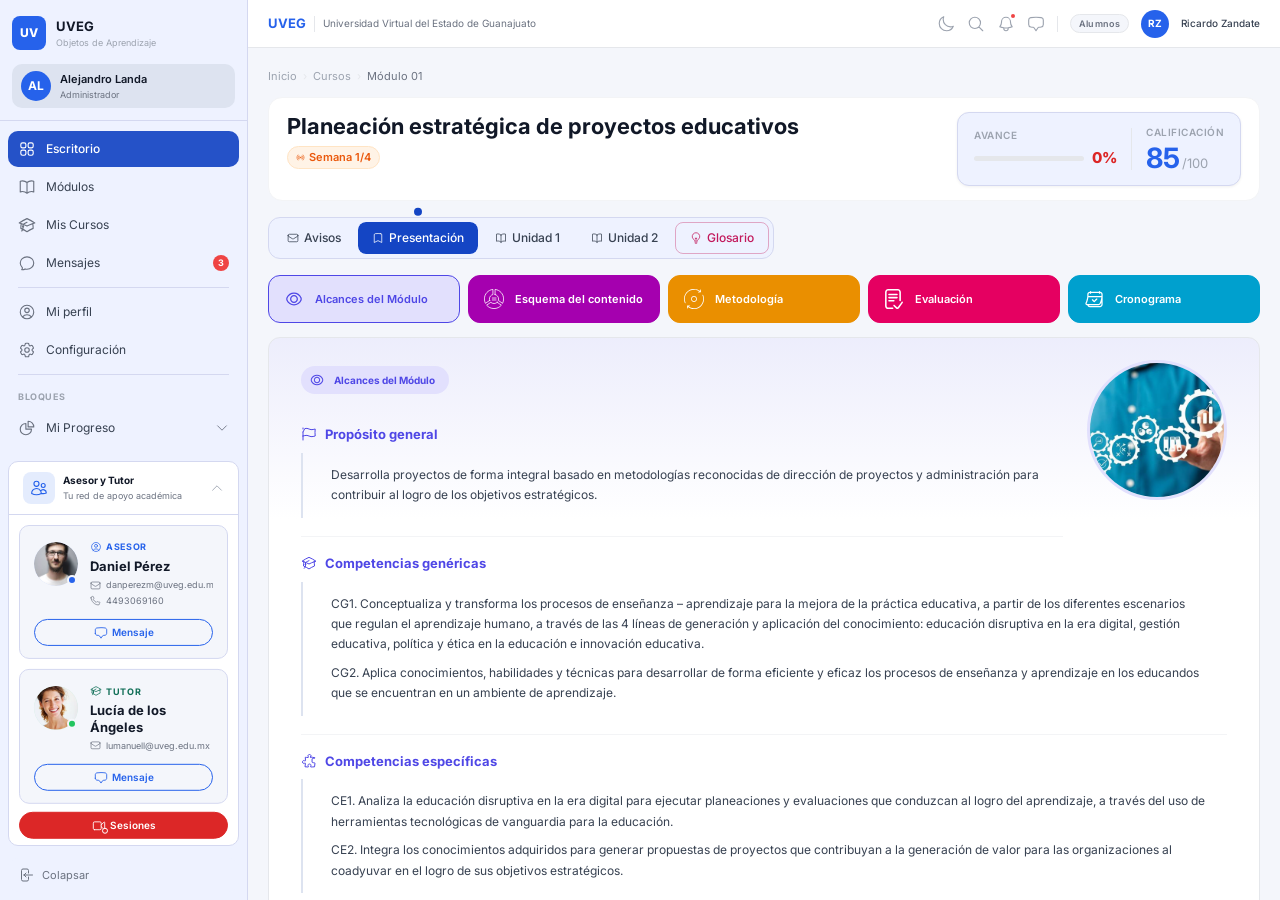
==== index.html @ 360a9003 "Aquí describes tus cambios (ej. actualizando estilos del header)" ====
<!DOCTYPE html>
<html lang="es">
<!--
  index.html
  ───────────────────────────────────────────────────────────────
  Punto de entrada del tema UVEG Moodle.

  Orden de carga de recursos (importante para rendimiento):
    1. Bootstrap CSS   — base de estilos y grid
    2. main.css        — estilos UVEG (variables → layout → components → dark → responsive)
    3. main.js         — lógica de app (type="module", defer implícito)

  Iconografía: Heroicons 2 Outline via js/utils/icons.js
    Migrado desde Tabler Icons (webfont) a SVG inline.
    El <link> de Tabler Icons fue removido intencionalmente.
    Para agregar un ícono nuevo: editar js/utils/icons.js y usar hi('clave', size).

  Filosofía de este HTML:
    - Declarativo: los componentes se configuran via atributos, no JS
    - Semántico: roles ARIA, landmarks, estructura correcta
    - Limpio: sin onclick inline, sin estilos inline salvo excepciones justificadas
    - Mantenible: TI puede cambiar datos (nombre, curso, cards) sin tocar JS

  Para cambiar el contenido del curso:
    - Nombre/rol del alumno  → atributos de <uveg-sidebar> y <uveg-topbar>
    - Progreso general       → atributos de <uveg-progress>
    - Cards de actividades   → atributos de cada <uveg-card>
    - Tabs disponibles       → elementos <uveg-tab> dentro de <uveg-tabs>
  ───────────────────────────────────────────────────────────────
-->
<head>
  <meta charset="UTF-8">
  <meta name="viewport" content="width=device-width, initial-scale=1.0">
  <meta name="description" content="UVEG — Plataforma de Objetos de Aprendizaje">
  <title>UVEG — Planeación estratégica de proyectos educativos</title>

  <!--
    Bootstrap 5.3 — grid, utilidades, dark mode nativo via data-bs-theme.
    Cargado antes de main.css para que nuestros tokens lo sobreescriban.
  -->
  <link
    rel="stylesheet"
    href="https://cdn.jsdelivr.net/npm/bootstrap@5.3.3/dist/css/bootstrap.min.css"
    integrity="sha384-QWTKZyjpPEjISv5WaRU9OFeRpok6YctnYmDr5pNlyT2bRjXh0JMhjY6hW+ALEwIH"
    crossorigin="anonymous">

  <!--
    Tabler Icons REMOVIDO — iconografía migrada a Heroicons 2 Outline.
    Los íconos ahora se sirven como SVG inline via js/utils/icons.js.
    No requiere carga de webfont externa.
  -->

  <!-- Estilos UVEG — punto de entrada único -->
  <link rel="stylesheet" href="./assets/css/main.css">

  <link rel="preconnect" href="https://fonts.googleapis.com">
  <link rel="preconnect" href="https://fonts.gstatic.com" crossorigin>
  <link href="https://fonts.googleapis.com/css2?family=Inter:ital,opsz,wght@0,14..32,100..900;1,14..32,100..900&display=swap" rel="stylesheet">

  <!--
    Prevenir FOUC (Flash of Unstyled Content) en dark mode.
    Este script inline es intencional: debe ejecutarse ANTES de que
    el browser pinte el primer frame para aplicar el tema correcto.
    No mover a main.js.
  -->
  <script>
    (function() {
      const saved  = localStorage.getItem('uveg-theme');
      const system = window.matchMedia('(prefers-color-scheme: dark)').matches ? 'dark' : 'light';
      const theme  = (saved === 'dark' || saved === 'light') ? saved : system;
      document.documentElement.setAttribute('data-bs-theme', theme);
    })();
  </script>
</head>

<body>

<!-- ── App Shell ──────────────────────────────────────────────
     Estructura: Sidebar | Main (Topbar + Content)
     ────────────────────────────────────────────────────────── -->
<div class="shell">

  <!-- ── Sidebar ──────────────────────────────────────────────
       Atributos configurables:
         user-name      → nombre completo del alumno
         user-role      → rol en la plataforma
         user-initials  → iniciales para el avatar (máx 2 chars)
         active-item    → item activo al cargar (dashboard|modulos|cursos|mensajes|perfil|config)
       ────────────────────────────────────────────────────────── -->
  <uveg-sidebar
    user-name="Alejandro Landa"
    user-role="Administrador"
    user-initials="AL"
    active-item="dashboard">
  </uveg-sidebar>

  <!-- ── Main ─────────────────────────────────────────────── -->
  <div class="main">

    <!-- ── Topbar ─────────────────────────────────────────────
         Atributos configurables:
           user-name      → nombre del alumno (topbar derecha)
           user-initials  → iniciales del avatar
           user-role      → etiqueta de rol/grupo
           notifications  → número de notificaciones (0 = sin punto rojo)
         ────────────────────────────────────────────────────── -->
    <uveg-topbar
      user-name="Ricardo Zandate"
      user-initials="RZ"
      user-role="Alumnos"
      notifications="3">
    </uveg-topbar>

    <!-- ── Content Row ──────────────────────────────────────── -->
    <div class="content-row">

      <!-- ── Center (área principal scrollable) ─────────────── -->
      <main class="center" role="main">

        <!-- Breadcrumb -->
        <nav class="breadcrumb-nav" aria-label="Navegación">
          <a class="bc-item" href="#">Inicio</a>
          <span class="bc-sep">›</span>
          <a class="bc-item" href="#">Cursos</a>
          <span class="bc-sep">›</span>
          <span class="bc-item active">Módulo 01</span>
        </nav>

       <!-- Header del módulo -->
        <div class="hrow">
          <div class="hrow-left">
            <div class="mod-name">Planeación estratégica de proyectos educativos</div>
            <div class="mod-status">
              <svg xmlns="http://www.w3.org/2000/svg" width="9" height="9" viewBox="0 0 24 24" fill="none" stroke="currentColor" stroke-width="1.5" stroke-linecap="round" stroke-linejoin="round" aria-hidden="true" class="hi"><path stroke-linecap="round" stroke-linejoin="round" d="M9.348 14.651a3.75 3.75 0 0 1 0-5.303m5.304 0a3.75 3.75 0 0 1 0 5.303m-7.425 2.122a6.75 6.75 0 0 1 0-9.546m9.546 0a6.75 6.75 0 0 1 0 9.546M5.106 18.894c-3.808-3.808-3.808-9.98 0-13.789m13.788 0c3.808 3.808 3.808 9.981 0 13.789M12 12h.008v.008H12V12Zm.375 0a.375.375 0 1 1-.75 0 .375.375 0 0 1 .75 0Z"/></svg>
              Semana 1/4
            </div>
          </div>
          <div class="hrow-right">
            <div class="pbox" role="status" aria-label="Progreso del módulo">
              <div class="pl">
                <span class="plabel">Avance</span>
                <div class="pbar-wrap">
                  <div class="pbar" role="progressbar" aria-valuenow="70" aria-valuemin="0" aria-valuemax="100">
                    <div class="pfill"></div>
                  </div>
                  <span class="ppct">14%</span>
                </div>
              </div>
              <div class="pl">
                <span class="plabel">Calificación</span>
                <div class="cnum-wrap">
                  <span class="cnum">85</span>
                  <span class="cden">/100</span>
                </div>
              </div>
            </div>
          </div>
        </div>
      
        <!-- ── Tabs de navegación ──────────────────────────────
             uveg-tabs registra los <uveg-tab> hijos y construye
             la barra automáticamente. Para agregar un tab nuevo,
             solo agregar un <uveg-tab> aquí.
             Los atributos icon="ti-*" son traducidos internamente
             por TAB_ICON_MAP en uveg-tabs.js → Heroicons.
             ────────────────────────────────────────────────── -->
      <uveg-tabs active="presentacion">
          <uveg-tab key="avisos"       icon="ti-mail"     label="Avisos"></uveg-tab>
          <uveg-tab key="presentacion" icon="ti-bookmark" label="Presentación"></uveg-tab>
          <uveg-tab key="unidad1"      icon="ti-book"     label="Unidad 1"></uveg-tab>
          <uveg-tab key="unidad2"      icon="ti-book"     label="Unidad 2"></uveg-tab>
          <uveg-tab key="glosario"     icon="ti-language" label="Glosario" variant="glossary"></uveg-tab>
        </uveg-tabs>

        <!-- ── Panel: Avisos ────────────────────────────────────
             data-panel="avisos" es detectado por uveg-tabs para
             mostrar/ocultar según el tab activo.
             ────────────────────────────────────────────────── -->
        <section data-panel="avisos" aria-labelledby="tab-avisos">
          <div class="aviso-item">
            <div class="aviso-dot unread" aria-label="No leído"></div>
            <div>
              <div class="aviso-title">Recordatorio: Reto 1 vence el 17 de junio</div>
              <div class="aviso-desc">No olvides entregar tu plan estratégico antes de la fecha límite. Revisa los criterios de evaluación en la sección de retos.</div>
              <div class="aviso-date">
                <!-- ti-clock → clock (Heroicons) -->
                <svg xmlns="http://www.w3.org/2000/svg" width="10" height="10" viewBox="0 0 24 24" fill="none" stroke="currentColor" stroke-width="1.5" stroke-linecap="round" stroke-linejoin="round" aria-hidden="true" class="hi"><path stroke-linecap="round" stroke-linejoin="round" d="M12 6v6h4.5m4.5 0a9 9 0 1 1-18 0 9 9 0 0 1 18 0Z"/></svg>
                Hace 2 horas
              </div>
            </div>
          </div>
          <div class="aviso-item">
            <div class="aviso-dot unread" aria-label="No leído"></div>
            <div>
              <div class="aviso-title">Nueva actividad disponible: Foro de diagnóstico</div>
              <div class="aviso-desc">El foro de diagnóstico ya está abierto. Comparte tu análisis antes del 28 de mayo.</div>
              <div class="aviso-date">
                <svg xmlns="http://www.w3.org/2000/svg" width="10" height="10" viewBox="0 0 24 24" fill="none" stroke="currentColor" stroke-width="1.5" stroke-linecap="round" stroke-linejoin="round" aria-hidden="true" class="hi"><path stroke-linecap="round" stroke-linejoin="round" d="M12 6v6h4.5m4.5 0a9 9 0 1 1-18 0 9 9 0 0 1 18 0Z"/></svg>
                Hace 5 horas
              </div>
            </div>
          </div>
          <div class="aviso-item">
            <div class="aviso-dot read" aria-label="Leído"></div>
            <div>
              <div class="aviso-title">Calificación publicada — Lección 1</div>
              <div class="aviso-desc">Tu calificación para la Lección 1 ha sido publicada. Obtuviste 95/100. ¡Excelente trabajo!</div>
              <div class="aviso-date">
                <svg xmlns="http://www.w3.org/2000/svg" width="10" height="10" viewBox="0 0 24 24" fill="none" stroke="currentColor" stroke-width="1.5" stroke-linecap="round" stroke-linejoin="round" aria-hidden="true" class="hi"><path stroke-linecap="round" stroke-linejoin="round" d="M12 6v6h4.5m4.5 0a9 9 0 1 1-18 0 9 9 0 0 1 18 0Z"/></svg>
                Ayer
              </div>
            </div>
          </div>
          <div class="aviso-item">
            <div class="aviso-dot read" aria-label="Leído"></div>
            <div>
              <div class="aviso-title">Material de apoyo disponible</div>
              <div class="aviso-desc">Se ha subido material de apoyo para la Unidad 2. Revisa los recursos adicionales.</div>
              <div class="aviso-date">
                <svg xmlns="http://www.w3.org/2000/svg" width="10" height="10" viewBox="0 0 24 24" fill="none" stroke="currentColor" stroke-width="1.5" stroke-linecap="round" stroke-linejoin="round" aria-hidden="true" class="hi"><path stroke-linecap="round" stroke-linejoin="round" d="M12 6v6h4.5m4.5 0a9 9 0 1 1-18 0 9 9 0 0 1 18 0Z"/></svg>
                26 may 2026
              </div>
            </div>
          </div>
        </section>

       <!-- ── Panel: Presentación ──────────────────────────── -->
        <section data-panel="presentacion" aria-labelledby="tab-presentacion">

          <div class="pres-grid" role="tablist" aria-label="Secciones de presentación">
            <div class="pres-card active" data-pres="alcances" role="tab" tabindex="0" aria-selected="true" style="--pres-color:#4f47e6;--pres-bg:#e2e0fd">
              <div class="pres-icon-wrap" aria-hidden="true"></div>
              <div class="pres-label">Alcances del Módulo</div>
            </div>
            <div class="pres-card" data-pres="esquema" role="tab" tabindex="0" aria-selected="false" style="--pres-color:#a500af;--pres-bg:#fccfff">
              <div class="pres-icon-wrap" aria-hidden="true"></div>
              <div class="pres-label">Esquema del contenido</div>
            </div>
            <div class="pres-card" data-pres="metodologia" role="tab" tabindex="0" aria-selected="false" style="--pres-color:#ea8f00;--pres-bg:#ffeed3">
              <div class="pres-icon-wrap" aria-hidden="true"></div>
              <div class="pres-label">Metodología</div>
            </div>
            <div class="pres-card" data-pres="evaluacion" role="tab" tabindex="0" aria-selected="false" style="--pres-color:#e50061;--pres-bg:#ffd2e5">
              <div class="pres-icon-wrap" aria-hidden="true"></div>
              <div class="pres-label">Evaluación</div>
            </div>
            <div class="pres-card" data-pres="cronograma" role="tab" tabindex="0" aria-selected="false" style="--pres-color:#00a0ce;--pres-bg:#d5f6ff">
              <div class="pres-icon-wrap" aria-hidden="true"></div>
              <div class="pres-label">Cronograma</div>
            </div>
          </div>

      <div class="pres-content" id="pres-content" role="tabpanel"></div>

        </section>

      <!-- ── Panel: Unidad 1 ──────────────────────────────── -->
      <section data-panel="unidad1" aria-labelledby="tab-unidad1" data-unit-title="Unidad 1. Gestión estratégica educativa">

          <div class="unit-outer-card">
            <div class="unit-outer-header">
              <span class="unit-outer-chip">Unidad 1. Gestión estratégica educativa</span>
              <div class="unit-outer-controls">
              <div class="tv-wrap" role="group" aria-label="Cambiar vista">
              <button class="tv-btn active" data-view="grid" aria-pressed="true">
                <!-- ti-layout-grid → squares-2x2 (Heroicons) -->
                <svg xmlns="http://www.w3.org/2000/svg" width="11" height="11" viewBox="0 0 24 24" fill="none" stroke="currentColor" stroke-width="1.5" stroke-linecap="round" stroke-linejoin="round" aria-hidden="true" class="hi"><path stroke-linecap="round" stroke-linejoin="round" d="M3.75 6A2.25 2.25 0 0 1 6 3.75h2.25A2.25 2.25 0 0 1 10.5 6v2.25a2.25 2.25 0 0 1-2.25 2.25H6a2.25 2.25 0 0 1-2.25-2.25V6ZM3.75 15.75A2.25 2.25 0 0 1 6 13.5h2.25a2.25 2.25 0 0 1 2.25 2.25V18a2.25 2.25 0 0 1-2.25 2.25H6A2.25 2.25 0 0 1 3.75 18v-2.25ZM13.5 6a2.25 2.25 0 0 1 2.25-2.25H18A2.25 2.25 0 0 1 20.25 6v2.25A2.25 2.25 0 0 1 18 10.5h-2.25a2.25 2.25 0 0 1-2.25-2.25V6ZM13.5 15.75a2.25 2.25 0 0 1 2.25-2.25H18a2.25 2.25 0 0 1 2.25 2.25V18A2.25 2.25 0 0 1 18 20.25h-2.25A2.25 2.25 0 0 1 13.5 18v-2.25Z"/></svg>
                Tarjetas
              </button>
              <button class="tv-btn" data-view="list" aria-pressed="false">
                <!-- ti-list → list-bullet (Heroicons) -->
                <svg xmlns="http://www.w3.org/2000/svg" width="11" height="11" viewBox="0 0 24 24" fill="none" stroke="currentColor" stroke-width="1.5" stroke-linecap="round" stroke-linejoin="round" aria-hidden="true" class="hi"><path stroke-linecap="round" stroke-linejoin="round" d="M8.25 6.75h12M8.25 12h12m-12 5.25h12M3.75 6.75h.007v.008H3.75V6.75Zm.375 0a.375.375 0 1 1-.75 0 .375.375 0 0 1 .75 0ZM3.75 12h.007v.008H3.75V12Zm.375 0a.375.375 0 1 1-.75 0 .375.375 0 0 1 .75 0Zm-.375 5.25h.007v.008H3.75v-.008Zm.375 0a.375.375 0 1 1-.75 0 .375.375 0 0 1 .75 0Z"/></svg>
                Lista
              </button>
            </div>
            </div>
          </div>

          <!-- R1 -->
          <div class="unit-block" id="u1-r1">
            <div class="unit-block-section">
              <div class="unit-block-label">Lecciones</div>
              <div class="cards-grid" id="cards-grid-u1">
                <uveg-card
                  card-id="0"
                  title="Lección 1. Gestión estratégica educativa"
                  desc="Reconoce la importancia de la gestión estratégica en instituciones educativas para lograr los fines educativos en conformidad con el contexto de aplicación."
                  type="Lectura + actividad"
                  date-start="25 may"
                  date-end="28 may"
                  progress-done="0"
                  progress-total="2"
                 duration="2 h"
                  scorm-title="Lección 1 — Introducción al módulo">
                </uveg-card>
                <uveg-card
                  card-id="1"
                  title="Lección 2. Diagnóstico y análisis del contexto"
                  desc="Analiza la estructura y el funcionamiento de una institución educativa con una visión estratégica para la implementación de proyectos educativos."
                  type="Lectura + actividad"
                  date-start="26 may"
                  date-end="30 may"
                  progress-done="0"
                  progress-total="2"
                duration="3 h"
                  scorm-title="Lección 2 — Diagnóstico y análisis">
                </uveg-card>
                <uveg-card
                  card-id="2"
                  title="Lección 3. Diseño del mapa estratégico"
                  desc="Evalúa el contexto interno y externo a través del análisis del entorno para la elaboración del diagnóstico estratégico educativo."
                  type="Lectura + actividad"
                  state="pending"
                  date-start="31 may"
                  date-end="4 jun"
                  progress-done="0"
                  progress-total="2"
                 duration="2 h"
                  scorm-title="Lección 3 — Diseño del mapa estratégico">
                </uveg-card>
              </div>
            </div>
            <div class="unit-block-section">
              <div class="unit-block-label">Reto</div>
              <div class="cards-grid">
                <uveg-card
                  card-id="4"
                  unit-idx="0"
                  variant="reto"
                  title="Reto 1. Planeación estratégica"
                  state="pending"
                  date-start="1 jun"
                  date-end="17 jun">
                </uveg-card>
              </div>
            </div>
          </div>

        </div><!-- /unit-outer-card R1 -->

          <!-- R2 -->
          <div class="unit-outer-card">
            <div class="unit-outer-header">
              <span class="unit-outer-chip">Reto 2</span>
            </div>
          <div class="unit-block" id="u1-r2">
            <div class="unit-block-section">
              <div class="unit-block-label">Lecciones</div>
              <div class="cards-grid">
                <uveg-card
                  card-id="8"
                  title="Lección 4. Alineación de estrategias"
                  desc="Establece las directrices de la estrategia educativa con base a los objetivos a través del plan estratégico para la atención de necesidades educativas estrategicas."
                  type="Lectura + actividad"
                  state="pending"
                  date-start="5 jun"
                  date-end="12 jun"
                  progress-done="0"
                  progress-total="2"
                  duration="3 h"
                  scorm-title="Lección 4 — Implementación del plan">
                </uveg-card>
                <uveg-card
                  card-id="9"
                  title="Lección 5. Estrategia aplicada"
                  desc="Implementa la estrategia aplicada al contexto educativo a través del plan táctico y operativo para el logro de los objetivos institucionales."
                  type="Lectura + actividad"
                  state="pending"
                  date-start="12 jun"
                  date-end="19 jun"
                  progress-done="0"
                  progress-total="2"
                 duration="2 h"
                  scorm-title="Lección 5 — Evaluación estratégica">
                </uveg-card>
                 <uveg-card
                  card-id="10"
                  title="Lección 6. La evaluación y monitoreo de la estrategia"
                  desc="Evalua la estrategia educativa a través del seguimiento, medición, análisis y retroalimentación del plan estratégico para la mejora de los objetivos estratégicos educativos."
                  type="Lectura + actividad"
                  state="pending"
                  date-start="12 jun"
                  date-end="19 jun"
                  progress-done="0"
                  progress-total="2"
                  scorm-title="Lección 5 — Evaluación estratégica">
                </uveg-card>
              </div>
            </div>
            <div class="unit-block-section">
              <div class="unit-block-label">Reto</div>
              <div class="cards-grid">
                <uveg-card
                  card-id="10"
                  unit-idx="1"
                  variant="reto"
                 title="Reto 2. Evaluación del plan estratégico"
                  desc="Este Reto te permitirá integrar el plan estratégico de la organización en donde colaboras, ya que agregarás un tablero de control que te ayude a dar seguimiento y cumplimiento a la estrategia."
                  state="pending"
                  date-start="19 jun"
                  date-end="26 jun">
                </uveg-card>
              </div>
            </div>
          </div>

     </div><!-- /unit-outer-card -->

          <p class="note">
            <svg xmlns="http://www.w3.org/2000/svg" width="12" height="12" viewBox="0 0 24 24" fill="none" stroke="currentColor" stroke-width="1.5" stroke-linecap="round" stroke-linejoin="round" aria-hidden="true" class="hi"><path stroke-linecap="round" stroke-linejoin="round" d="m11.25 11.25.041-.02a.75.75 0 0 1 1.063.852l-.708 2.836a.75.75 0 0 0 1.063.853l.041-.021M21 12a9 9 0 1 1-18 0 9 9 0 0 1 18 0Zm-9-3.75h.008v.008H12V8.25Z"/></svg>
            Completa las actividades en orden para avanzar en el módulo.
          </p>
        </section>

        <!-- ── Panel: Unidad 2 ──────────────────────────────── -->
       <section data-panel="unidad2" aria-labelledby="tab-unidad2" data-unit-title="Unidad 2. Proyecto educativo">

          <div class="sec-row">
            <span class="sec-title">Unidad 2. Proyecto educativo</span>
          </div>

          <div class="cards-grid" id="cards-grid-u2">

            <uveg-card
              card-id="5"
              title="Lección 5. Evaluación de impacto tecnológico"
              type="Lectura + actividad"
              state="pending"
              date-start="15 jun"
              date-end="22 jun"
              progress-done="0"
              progress-total="2">
            </uveg-card>

            <uveg-card
              card-id="6"
              title="Lección 6. Innovación pedagógica y KPIs"
              type="Lectura + actividad"
              state="pending"
              date-start="22 jun"
              date-end="29 jun"
              progress-done="0"
              progress-total="2">
            </uveg-card>

            <uveg-card
              card-id="7"
              unit-idx="1"
              variant="reto"
              title="Reto 2. Implementación y evaluación tecnológica"
              subtitle="Entrega individual · hasta 100 pts"
              state="pending"
              date-start="29 jun"
              date-end="6 jul">
            </uveg-card>

          </div>

          <p class="note">
            <svg xmlns="http://www.w3.org/2000/svg" width="12" height="12" viewBox="0 0 24 24" fill="none" stroke="currentColor" stroke-width="1.5" stroke-linecap="round" stroke-linejoin="round" aria-hidden="true" class="hi"><path stroke-linecap="round" stroke-linejoin="round" d="m11.25 11.25.041-.02a.75.75 0 0 1 1.063.852l-.708 2.836a.75.75 0 0 0 1.063.853l.041-.021M21 12a9 9 0 1 1-18 0 9 9 0 0 1 18 0Zm-9-3.75h.008v.008H12V8.25Z"/></svg>
            Completa la Unidad 1 para desbloquear estas actividades.
          </p>
</section>

        <!-- ── Panel: Glosario ─────────────────────────────────────── -->
        <section data-panel="glosario" aria-labelledby="tab-glosario">
<uveg-glosario data='[
  {"term":"Análisis FODA","def":"Herramienta de planeación que evalúa Fortalezas, Oportunidades, Debilidades y Amenazas de una organización para definir estrategias."},
  {"term":"Análisis Estructural","def":"Marco sistémico que permite descomponer una organización en sus componentes clave para entender sus interrelaciones y dinámicas internas."},
  {"term":"Análisis de brechas","def":"Proceso comparativo entre el estado actual y el estado deseado de una organización, identificando las áreas que requieren intervención estratégica."},
  {"term":"Benchmarking","def":"Proceso de comparación del desempeño de una organización con el de otras instituciones consideradas referentes en su sector."},
  {"term":"Balanced Scorecard","def":"Herramienta de gestión estratégica que traduce la visión y estrategia organizacional en un conjunto equilibrado de indicadores de desempeño."},
  {"term":"Cadena de valor","def":"Modelo que descompone las actividades de una organización para identificar fuentes de ventaja competitiva y áreas de mejora."},
  {"term":"Capital humano","def":"Conjunto de conocimientos, habilidades, competencias y experiencias acumuladas por las personas que integran una organización."},
  {"term":"Diagnóstico institucional","def":"Evaluación sistemática del estado actual de una institución, identificando brechas entre la situación presente y la deseada."},
  {"term":"Dirección estratégica","def":"Proceso continuo de formulación, implementación y evaluación de decisiones orientadas al logro de los objetivos organizacionales de largo plazo."},
  {"term":"Estrategia","def":"Conjunto de decisiones y acciones orientadas a alcanzar los objetivos organizacionales en un horizonte temporal definido."},
  {"term":"Evaluación formativa","def":"Proceso continuo de valoración del aprendizaje orientado a retroalimentar y mejorar el desempeño del estudiante durante el proceso educativo."},
  {"term":"Gestión del cambio","def":"Conjunto de enfoques, herramientas y procesos utilizados para gestionar el lado humano de las transformaciones organizacionales."},
  {"term":"Gestión por resultados","def":"Enfoque administrativo que orienta los recursos y procesos hacia el logro de resultados medibles y verificables."},
  {"term":"Gobernanza institucional","def":"Sistema de normas, procesos y estructuras mediante las cuales una organización es dirigida y controlada para el logro de sus fines."},
  {"term":"Indicador de desempeño","def":"Medida cuantitativa o cualitativa que permite verificar el cumplimiento de metas y objetivos estratégicos."},
  {"term":"Innovación educativa","def":"Proceso de introducción de cambios significativos en las prácticas, recursos o estructuras educativas con el fin de mejorar los resultados de aprendizaje."},
  {"term":"Mapa estratégico","def":"Representación visual de la estrategia organizacional que muestra las relaciones causa-efecto entre objetivos en diferentes perspectivas."},
  {"term":"Marco lógico","def":"Herramienta de planificación que organiza los objetivos, resultados, actividades e indicadores de un proyecto en una matriz estructurada."},
  {"term":"Misión","def":"Declaración que describe el propósito fundamental de una organización, definiendo a quién sirve y cómo lo hace."},
  {"term":"Modelo educativo","def":"Conjunto de principios, fundamentos teóricos y lineamientos pedagógicos que orientan el proceso de enseñanza-aprendizaje en una institución."},
  {"term":"Objetivos estratégicos","def":"Resultados específicos que una organización pretende alcanzar en el mediano y largo plazo para materializar su visión y misión."},
  {"term":"Planeación estratégica","def":"Proceso sistemático de definición de la dirección futura de una organización, estableciendo metas, estrategias y recursos necesarios."},
  {"term":"Planeación operativa","def":"Proceso de definición de actividades, responsables, tiempos y recursos necesarios para ejecutar los planes estratégicos en el corto plazo."},
  {"term":"Rendición de cuentas","def":"Obligación de las organizaciones e individuos de informar y justificar sus acciones, decisiones y resultados ante las partes interesadas."},
  {"term":"Sostenibilidad institucional","def":"Capacidad de una organización para mantener sus operaciones, impacto y relevancia a lo largo del tiempo mediante una gestión responsable de sus recursos."},
  {"term":"Visión","def":"Declaración que describe el estado futuro deseado de una organización, inspirando y guiando las decisiones estratégicas."},
  {"term":"Ventaja competitiva","def":"Atributo o conjunto de atributos que permiten a una organización superar a sus competidores y generar mayor valor para sus grupos de interés."},
  {"term":"Zona de desarrollo próximo","def":"Concepto de Vygotsky que describe la distancia entre lo que un aprendiz puede hacer solo y lo que logra con apoyo."}
]'></uveg-glosario>
        </section>

  <uveg-lesson-view></uveg-lesson-view>
    <uveg-reto-view></uveg-reto-view>
    <uveg-scorm-view></uveg-scorm-view>
    <uveg-sesiones-view></uveg-sesiones-view>
      </main><!-- /center -->
    </div><!-- /content-row -->
  </div><!-- /main -->
</div><!-- /shell -->

<!-- ── SCORM Drawer ──────────────────────────────────────────
     Se abre automáticamente al escuchar uveg:openscorm.
     No requiere configuración adicional en el HTML.
     ────────────────────────────────────────────────────────── -->
<uveg-scorm-drawer></uveg-scorm-drawer>

<!-- Bootstrap JS — necesario para componentes interactivos de Bootstrap -->
<script src="https://cdn.jsdelivr.net/npm/bootstrap@5.3.3/dist/js/bootstrap.bundle.min.js"></script>

<!--
  App JS — type="module" tiene defer implícito.
  Se carga después de que el DOM esté listo.
  Los Web Components se registran aquí via import en main.js.
-->
<script type="module" src="js/main.js"></script>

<!-- Script inline para presentación y toggle de vista
     Separado de main.js por ser lógica específica de esta página
     que no justifica un módulo propio. -->
<script type="module" src="js/page.js"></script>

</body>
</html>
---- assets/css/main.css ----
/**
 * main.css
 * ─────────────────────────────────────────────────────────────
 * Punto de entrada único de estilos.
 * Solo contiene @imports — cero reglas CSS aquí.
 *
 * Orden de carga (importa respetar la cascada):
 *   1. variables     → tokens de diseño UVEG (debe ir primero)
 *   2. layout        → estructura shell/sidebar/topbar
 *   3. components    → cada Web Component su propio CSS
 *   4. dark-mode     → overrides oscuros (debe ir al final)
 *   5. responsive    → media queries (siempre al último)
 *
 * Bootstrap se carga en index.html vía CDN ANTES de este archivo.
 * ─────────────────────────────────────────────────────────────
 */

/* ── 1. Tokens ──────────────────────────────────────────────── */
@import './variables.css';

/* ── 2. Layout ──────────────────────────────────────────────── */
@import './layout.css';

/* ── 2b. Content ────────────────────────────────────────────── */
@import './content.css';

/* ── 3. Components ──────────────────────────────────────────── */

/* ── 3. Components ──────────────────────────────────────────── */
@import '../../../components/uveg-sidebar/uveg-sidebar.css';
@import '../../../components/uveg-topbar/uveg-topbar.css';
@import '../../../components/uveg-tabs/uveg-tabs.css';
@import '../../../components/uveg-card/uveg-card.css';
@import '../../../components/uveg-progress/uveg-progress.css';
@import '../../../components/uveg-scorm-drawer/uveg-scorm-drawer.css';
@import '../../../components/uveg-presentacion/uveg-pres-alcances.css';
@import '../../../components/uveg-presentacion/uveg-pres-esquema.css';
@import '../../../components/uveg-presentacion/uveg-pres-metodologia.css';
@import '../../../components/uveg-presentacion/uveg-pres-evaluacion.css';
@import '../../../components/uveg-presentacion/uveg-pres-cronograma.css';
@import '../../../components/uveg-lesson-view/uveg-lesson-view.css';
@import '../../../components/uveg-reto-view/uveg-reto-view.css';
@import '../../../components/uveg-scorm-view/uveg-scorm-view.css';
@import '../../../components/uveg-sesiones-view/uveg-sesiones-view.css';
@import "../../components/uveg-glosario/uveg-glosario.css";

/* ── 4. Dark mode ───────────────────────────────────────────── */
@import './dark-mode.css';

/* ── 5. Responsive ──────────────────────────────────────────── */
@import './responsive.css';
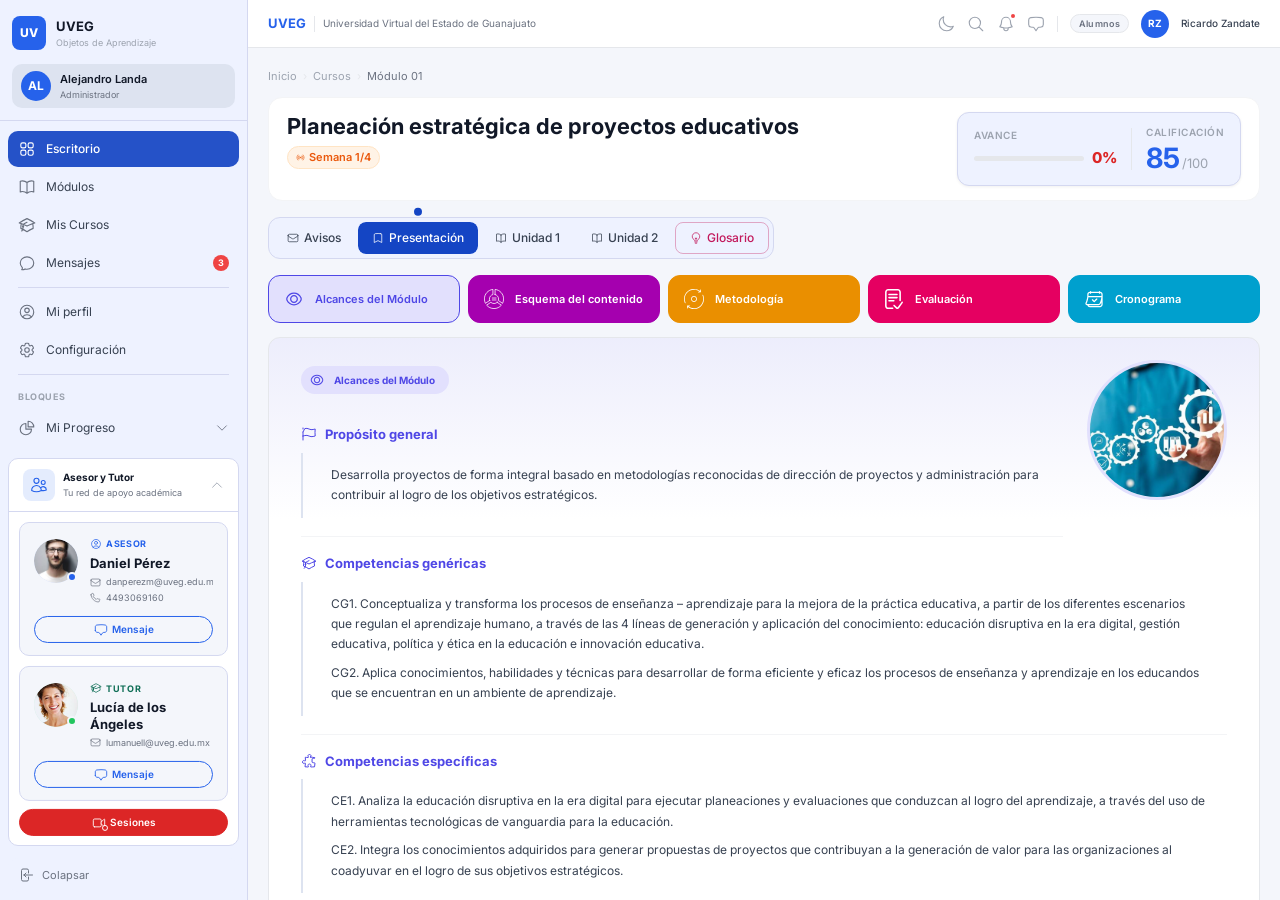
==== commit a138753b: "Aquí describes tus cambios (ej. actualizando estilos del header)" ====
--- a/index.html
+++ b/index.html
@@ -415,47 +415,156 @@
         <!-- ── Panel: Unidad 2 ──────────────────────────────── -->
        <section data-panel="unidad2" aria-labelledby="tab-unidad2" data-unit-title="Unidad 2. Proyecto educativo">
 
-          <div class="sec-row">
-            <span class="sec-title">Unidad 2. Proyecto educativo</span>
-          </div>
-
-          <div class="cards-grid" id="cards-grid-u2">
-
-            <uveg-card
-              card-id="5"
-              title="Lección 5. Evaluación de impacto tecnológico"
-              type="Lectura + actividad"
-              state="pending"
-              date-start="15 jun"
-              date-end="22 jun"
-              progress-done="0"
-              progress-total="2">
-            </uveg-card>
-
-            <uveg-card
-              card-id="6"
-              title="Lección 6. Innovación pedagógica y KPIs"
-              type="Lectura + actividad"
-              state="pending"
-              date-start="22 jun"
-              date-end="29 jun"
-              progress-done="0"
-              progress-total="2">
-            </uveg-card>
-
-            <uveg-card
-              card-id="7"
-              unit-idx="1"
-              variant="reto"
-              title="Reto 2. Implementación y evaluación tecnológica"
-              subtitle="Entrega individual · hasta 100 pts"
-              state="pending"
-              date-start="29 jun"
-              date-end="6 jul">
-            </uveg-card>
-
-          </div>
-
+        <!-- U2 R1 -->
+          <div class="unit-outer-card">
+            <div class="unit-outer-header">
+              <span class="unit-outer-chip">Unidad 2. Proyecto educativo</span>
+              <div class="unit-outer-controls">
+                <div class="tv-wrap" role="group" aria-label="Cambiar vista">
+                  <button class="tv-btn active" data-view="grid" aria-pressed="true">
+                    <svg xmlns="http://www.w3.org/2000/svg" width="11" height="11" viewBox="0 0 24 24" fill="none" stroke="currentColor" stroke-width="1.5" stroke-linecap="round" stroke-linejoin="round" aria-hidden="true" class="hi"><path stroke-linecap="round" stroke-linejoin="round" d="M3.75 6A2.25 2.25 0 0 1 6 3.75h2.25A2.25 2.25 0 0 1 10.5 6v2.25a2.25 2.25 0 0 1-2.25 2.25H6a2.25 2.25 0 0 1-2.25-2.25V6ZM3.75 15.75A2.25 2.25 0 0 1 6 13.5h2.25a2.25 2.25 0 0 1 2.25 2.25V18a2.25 2.25 0 0 1-2.25 2.25H6A2.25 2.25 0 0 1 3.75 18v-2.25ZM13.5 6a2.25 2.25 0 0 1 2.25-2.25H18A2.25 2.25 0 0 1 20.25 6v2.25A2.25 2.25 0 0 1 18 10.5h-2.25a2.25 2.25 0 0 1-2.25-2.25V6ZM13.5 15.75a2.25 2.25 0 0 1 2.25-2.25H18a2.25 2.25 0 0 1 2.25 2.25V18A2.25 2.25 0 0 1 18 20.25h-2.25A2.25 2.25 0 0 1 13.5 18v-2.25Z"/></svg>
+                    Tarjetas
+                  </button>
+                 <button class="tv-btn" data-view="list" aria-pressed="false">
+                    <svg xmlns="http://www.w3.org/2000/svg" width="11" height="11" viewBox="0 0 24 24" fill="none" stroke="currentColor" stroke-width="1.5" stroke-linecap="round" stroke-linejoin="round" aria-hidden="true" class="hi"><path stroke-linecap="round" stroke-linejoin="round" d="M8.25 6.75h12M8.25 12h12m-12 5.25h12M3.75 6.75h.007v.008H3.75V6.75Zm.375 0a.375.375 0 1 1-.75 0 .375.375 0 0 1 .75 0ZM3.75 12h.007v.008H3.75V12Zm.375 0a.375.375 0 1 1-.75 0 .375.375 0 0 1 .75 0Zm-.375 5.25h.007v.008H3.75v-.008Zm.375 0a.375.375 0 1 1-.75 0 .375.375 0 0 1 .75 0Z"/></svg>
+                    Lista
+                  </button>
+                </div>
+              </div>
+            </div>
+            <div class="unit-block" id="u2-r1">
+              <div class="unit-block-section">
+                <div class="unit-block-label">Lecciones</div>
+                <div class="cards-grid">
+                  <uveg-card
+                    card-id="5"
+                    title="Lección 7. Proyecto educativo"
+                    desc="Establece la matriz del marco lógico a través del análisis de necesidades del contexto y del planteamiento del propósito, finalidades, componentes y supuestos para la definición del proyecto educativo estratégico."
+                    type="Lectura + actividad"
+                    state="pending"
+                    date-start="15 jun"
+                    date-end="22 jun"
+                    progress-done="0"
+                    progress-total="2"
+                    duration="2 h"
+                    scorm-title="Lección 7 — Proyecto educativo">
+                  </uveg-card>
+                  <uveg-card
+                    card-id="6"
+                    title="Lección 8. Diversidad de proyectos educativos"
+                    desc="Reconoce los tipos de proyectos con base en la relevancia, pertinencia y factibilidad para el logro de objetivos educativos estratégicos."
+                    type="Lectura + actividad"
+                    state="pending"
+                    date-start="22 jun"
+                    date-end="29 jun"
+                    progress-done="0"
+                    progress-total="2"
+                    duration="3 h"
+                    scorm-title="Lección 8 — Diversidad de proyectos educativos">
+                  </uveg-card>
+                </div>
+              </div>
+              <div class="unit-block-section">
+                <div class="unit-block-label">Reto</div>
+                <div class="cards-grid">
+                  <uveg-card
+                    card-id="7"
+                    unit-idx="1"
+                    variant="reto"
+                    title="Reto 3. Proyecto educativo"
+                    desc="En este Reto analizarás a los involucrados del proyecto, el problema, los objetivos, la selección de la estrategia a implementar, la estructura analítica y el resumen narrativo para un proyecto específico de la institución en la cual colaboras."
+                    state="pending"
+                    date-start="29 jun"
+                    date-end="6 jul">
+                  </uveg-card>
+                </div>
+              </div>
+            </div>
+          </div>
+
+          <!-- U2 R2 -->
+          <div class="unit-outer-card">
+            <div class="unit-outer-header">
+              <span class="unit-outer-chip">Reto 4</span>
+            </div>
+            <div class="unit-block" id="u2-r2">
+              <div class="unit-block-section">
+                <div class="unit-block-label">Lecciones</div>
+                <div class="cards-grid">
+                  <uveg-card
+                    card-id="12"
+                    title="Lección 9. Planificación del proyecto"
+                    desc="Reconoce las etapas del ciclo de vida del proyecto a través del análisis de las fases y las actividades a desarrollar para la dirección y logro del proyecto educativo."
+                    type="Lectura + actividad"
+                    state="pending"
+                    date-start="6 jul"
+                    date-end="13 jul"
+                    progress-done="0"
+                    progress-total="2"
+                    duration="3 h"
+                    scorm-title="Lección 9 — Planificación del proyecto">
+                  </uveg-card>
+                </div>
+              </div>
+              <div class="unit-block-section">
+                <div class="unit-block-label">Reto</div>
+                <div class="cards-grid">
+                  <uveg-card
+                    card-id="13"
+                    unit-idx="2"
+                    variant="reto"
+                    title="Reto 4. Ciclo de vida del proyecto educativo"
+                    desc="En este Reto reconocerás las etapas del ciclo de vida del proyecto, a través de las secuencias, progresión jerárquica y el involucramiento del personal que participa en el proyecto para lograr mejores resultados."
+                    state="pending"
+                    date-start="13 jul"
+                    date-end="20 jul">
+                  </uveg-card>
+                </div>
+              </div>
+            </div>
+          </div>
+
+          <!-- U2 R3 -->
+          <div class="unit-outer-card">
+            <div class="unit-outer-header">
+              <span class="unit-outer-chip">Reto 5</span>
+            </div>
+            <div class="unit-block" id="u2-r3">
+              <div class="unit-block-section">
+                <div class="unit-block-label">Lecciones</div>
+                <div class="cards-grid">
+                  <uveg-card
+                    card-id="14"
+                    title="Lección 10. Procesos de un proyecto"
+                    desc="Establece el proyecto educativo a través de la planificación de los grupos de procesos involucrados en cada etapa para la dirección eficaz y eficiente del proyecto."
+                    type="Lectura + actividad"
+                    state="pending"
+                    date-start="20 jul"
+                    date-end="27 jul"
+                    progress-done="0"
+                    progress-total="2"
+                    duration="4 h"
+                    scorm-title="Lección 10 — Procesos de un proyecto">
+                  </uveg-card>
+                </div>
+              </div>
+              <div class="unit-block-section">
+                <div class="unit-block-label">Reto</div>
+                <div class="cards-grid">
+                  <uveg-card
+                    card-id="15"
+                    unit-idx="3"
+                    variant="reto"
+                    title="Reto 5. Proyecto"
+                    desc="Tomando en cuenta la institución educativa en la que colaboras, en este Reto desarrollarás la tabla con la descripción de los elementos de cada uno de los grupos de proceso y desglose de las actividades en las etapas del proyecto. Además, con esta información podrás describir los objetivos del proyecto educativo."
+                    state="pending"
+                    date-start="27 jul"
+                    date-end="3 ago">
+                  </uveg-card>
+                </div>
+              </div>
+            </div>
+          </div>
           <p class="note">
             <svg xmlns="http://www.w3.org/2000/svg" width="12" height="12" viewBox="0 0 24 24" fill="none" stroke="currentColor" stroke-width="1.5" stroke-linecap="round" stroke-linejoin="round" aria-hidden="true" class="hi"><path stroke-linecap="round" stroke-linejoin="round" d="m11.25 11.25.041-.02a.75.75 0 0 1 1.063.852l-.708 2.836a.75.75 0 0 0 1.063.853l.041-.021M21 12a9 9 0 1 1-18 0 9 9 0 0 1 18 0Zm-9-3.75h.008v.008H12V8.25Z"/></svg>
             Completa la Unidad 1 para desbloquear estas actividades.
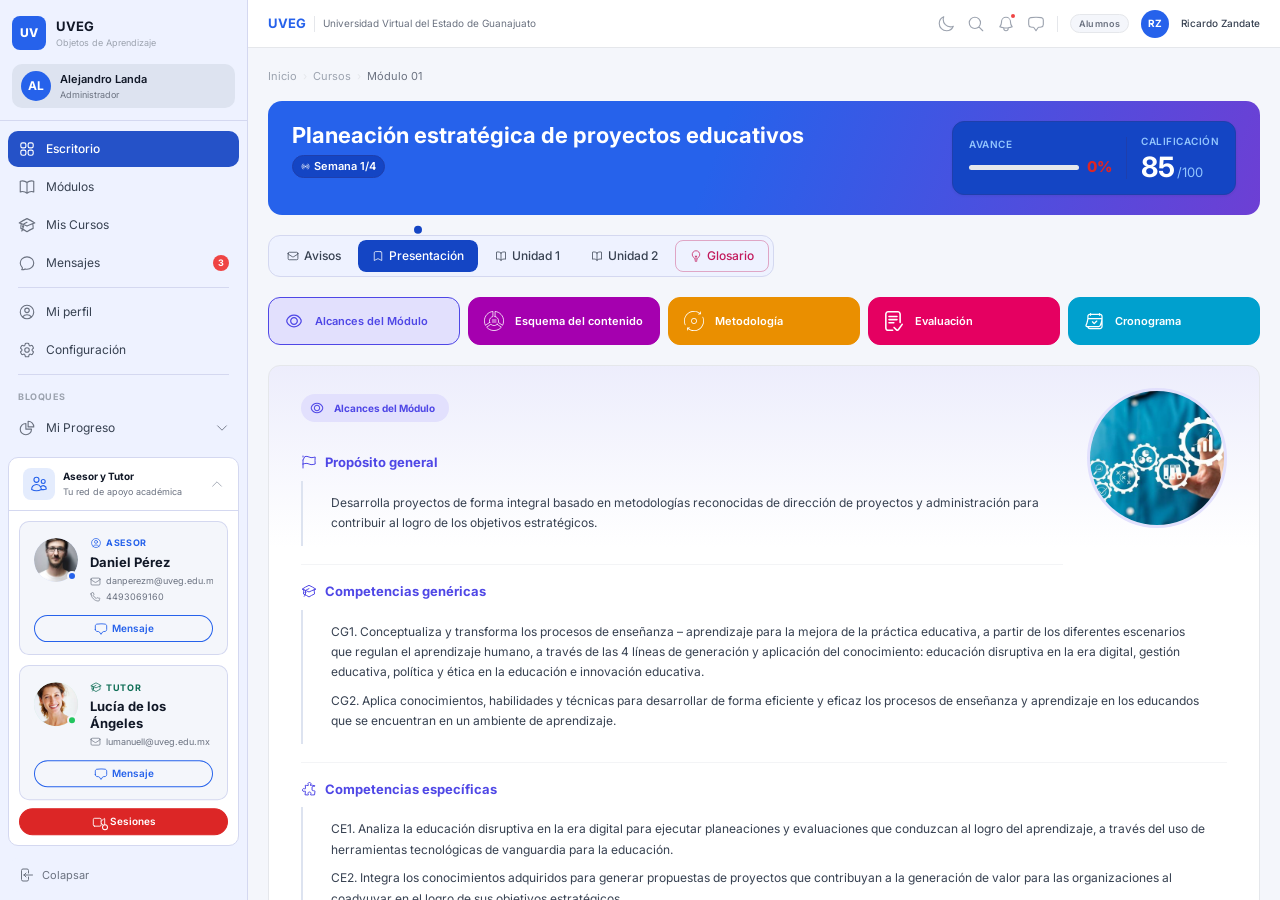
==== commit 041aa4b9: "Aquí describes tus cambios (ej. actualizando estilos del header)" ====
--- a/index.html
+++ b/index.html
@@ -279,7 +279,7 @@
           <!-- R1 -->
           <div class="unit-block" id="u1-r1">
             <div class="unit-block-section">
-              <div class="unit-block-label">Lecciones</div>
+              
               <div class="cards-grid" id="cards-grid-u1">
                 <uveg-card
                   card-id="0"
@@ -321,7 +321,6 @@
               </div>
             </div>
             <div class="unit-block-section">
-              <div class="unit-block-label">Reto</div>
               <div class="cards-grid">
                 <uveg-card
                   card-id="4"
@@ -336,16 +335,12 @@
             </div>
           </div>
 
-        </div><!-- /unit-outer-card R1 -->
+          <!-- Separador entre R1 y R2 -->
+          <div class="unit-block-divider"></div>
 
           <!-- R2 -->
-          <div class="unit-outer-card">
-            <div class="unit-outer-header">
-              <span class="unit-outer-chip">Reto 2</span>
-            </div>
           <div class="unit-block" id="u1-r2">
             <div class="unit-block-section">
-              <div class="unit-block-label">Lecciones</div>
               <div class="cards-grid">
                 <uveg-card
                   card-id="8"
@@ -388,10 +383,9 @@
               </div>
             </div>
             <div class="unit-block-section">
-              <div class="unit-block-label">Reto</div>
               <div class="cards-grid">
                 <uveg-card
-                  card-id="10"
+                  card-id="11"
                   unit-idx="1"
                   variant="reto"
                  title="Reto 2. Evaluación del plan estratégico"
@@ -404,7 +398,7 @@
             </div>
           </div>
 
-     </div><!-- /unit-outer-card -->
+        </div><!-- /unit-outer-card -->
 
           <p class="note">
             <svg xmlns="http://www.w3.org/2000/svg" width="12" height="12" viewBox="0 0 24 24" fill="none" stroke="currentColor" stroke-width="1.5" stroke-linecap="round" stroke-linejoin="round" aria-hidden="true" class="hi"><path stroke-linecap="round" stroke-linejoin="round" d="m11.25 11.25.041-.02a.75.75 0 0 1 1.063.852l-.708 2.836a.75.75 0 0 0 1.063.853l.041-.021M21 12a9 9 0 1 1-18 0 9 9 0 0 1 18 0Zm-9-3.75h.008v.008H12V8.25Z"/></svg>
@@ -434,7 +428,6 @@
             </div>
             <div class="unit-block" id="u2-r1">
               <div class="unit-block-section">
-                <div class="unit-block-label">Lecciones</div>
                 <div class="cards-grid">
                   <uveg-card
                     card-id="5"
@@ -465,7 +458,6 @@
                 </div>
               </div>
               <div class="unit-block-section">
-                <div class="unit-block-label">Reto</div>
                 <div class="cards-grid">
                   <uveg-card
                     card-id="7"
@@ -489,7 +481,6 @@
             </div>
             <div class="unit-block" id="u2-r2">
               <div class="unit-block-section">
-                <div class="unit-block-label">Lecciones</div>
                 <div class="cards-grid">
                   <uveg-card
                     card-id="12"
@@ -507,7 +498,6 @@
                 </div>
               </div>
               <div class="unit-block-section">
-                <div class="unit-block-label">Reto</div>
                 <div class="cards-grid">
                   <uveg-card
                     card-id="13"
@@ -531,7 +521,6 @@
             </div>
             <div class="unit-block" id="u2-r3">
               <div class="unit-block-section">
-                <div class="unit-block-label">Lecciones</div>
                 <div class="cards-grid">
                   <uveg-card
                     card-id="14"
@@ -549,7 +538,6 @@
                 </div>
               </div>
               <div class="unit-block-section">
-                <div class="unit-block-label">Reto</div>
                 <div class="cards-grid">
                   <uveg-card
                     card-id="15"
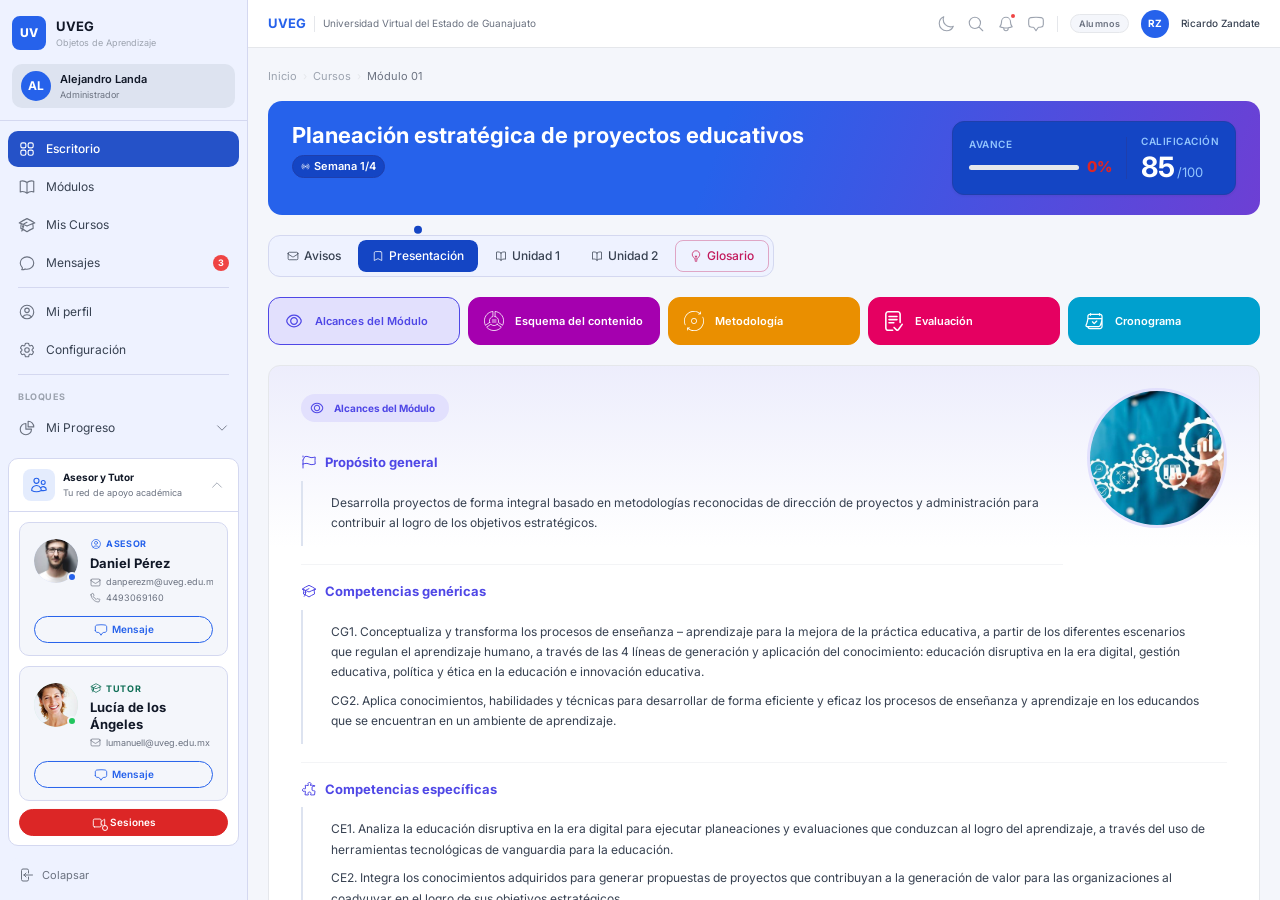
==== commit 1757ce03: "Aquí describes tus cambios (ej. actualizando estilos del header)" ====
--- a/index.html
+++ b/index.html
@@ -622,6 +622,7 @@
      Separado de main.js por ser lógica específica de esta página
      que no justifica un módulo propio. -->
 <script type="module" src="js/page.js"></script>
+<uveg-bottom-nav active-item="dashboard"></uveg-bottom-nav>
 
 </body>
 </html>
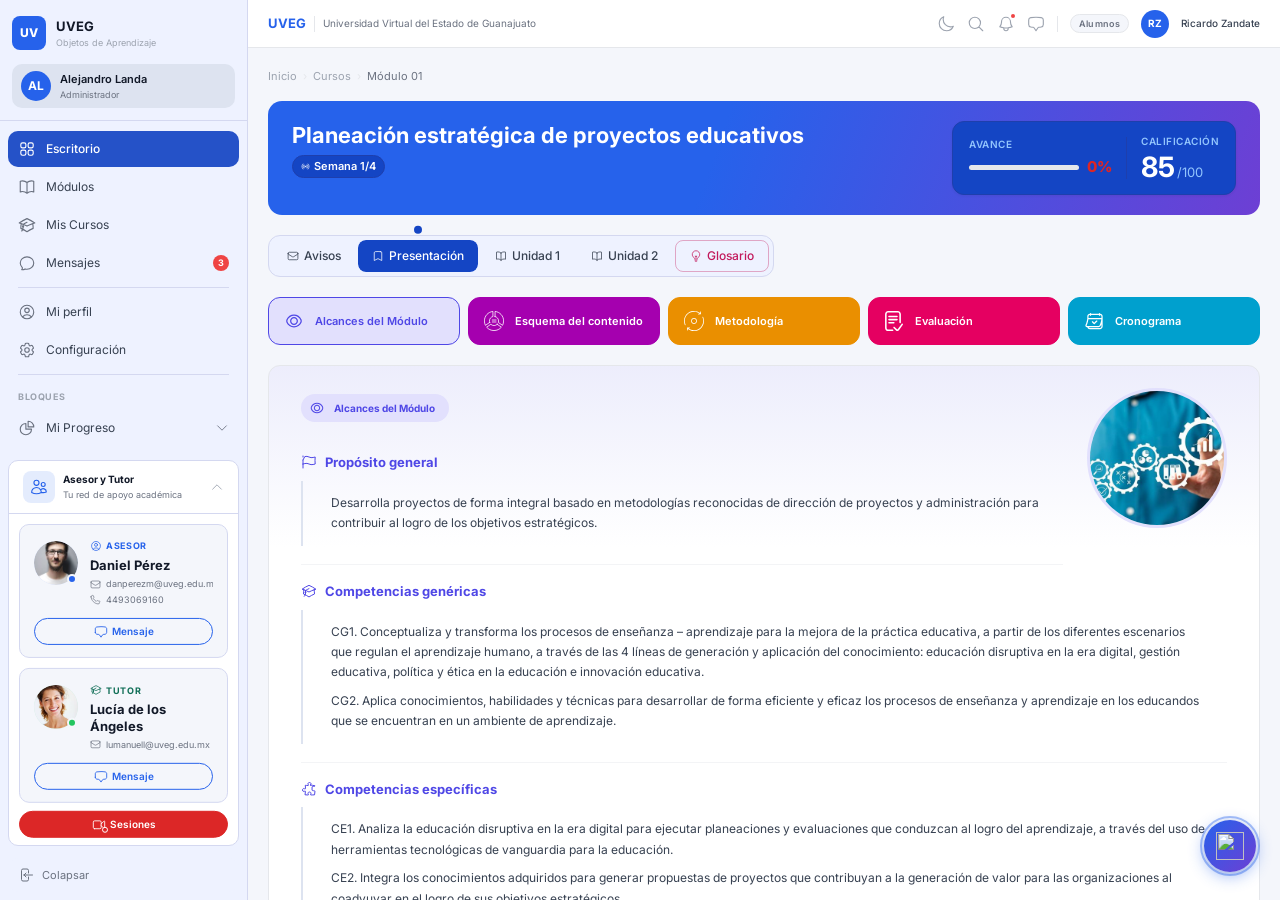
==== commit 2a7c7901: "ChatBotUpdate" ====
--- a/index.html
+++ b/index.html
@@ -624,5 +624,9 @@
 <script type="module" src="js/page.js"></script>
 <uveg-bottom-nav active-item="dashboard"></uveg-bottom-nav>
 
+<button class="fab-chatbot" aria-label="Asistente virtual" title="Asistente UVEG">
+  <img src="assets/img/icons/robot.png" alt="">
+</button>
+
 </body>
 </html>
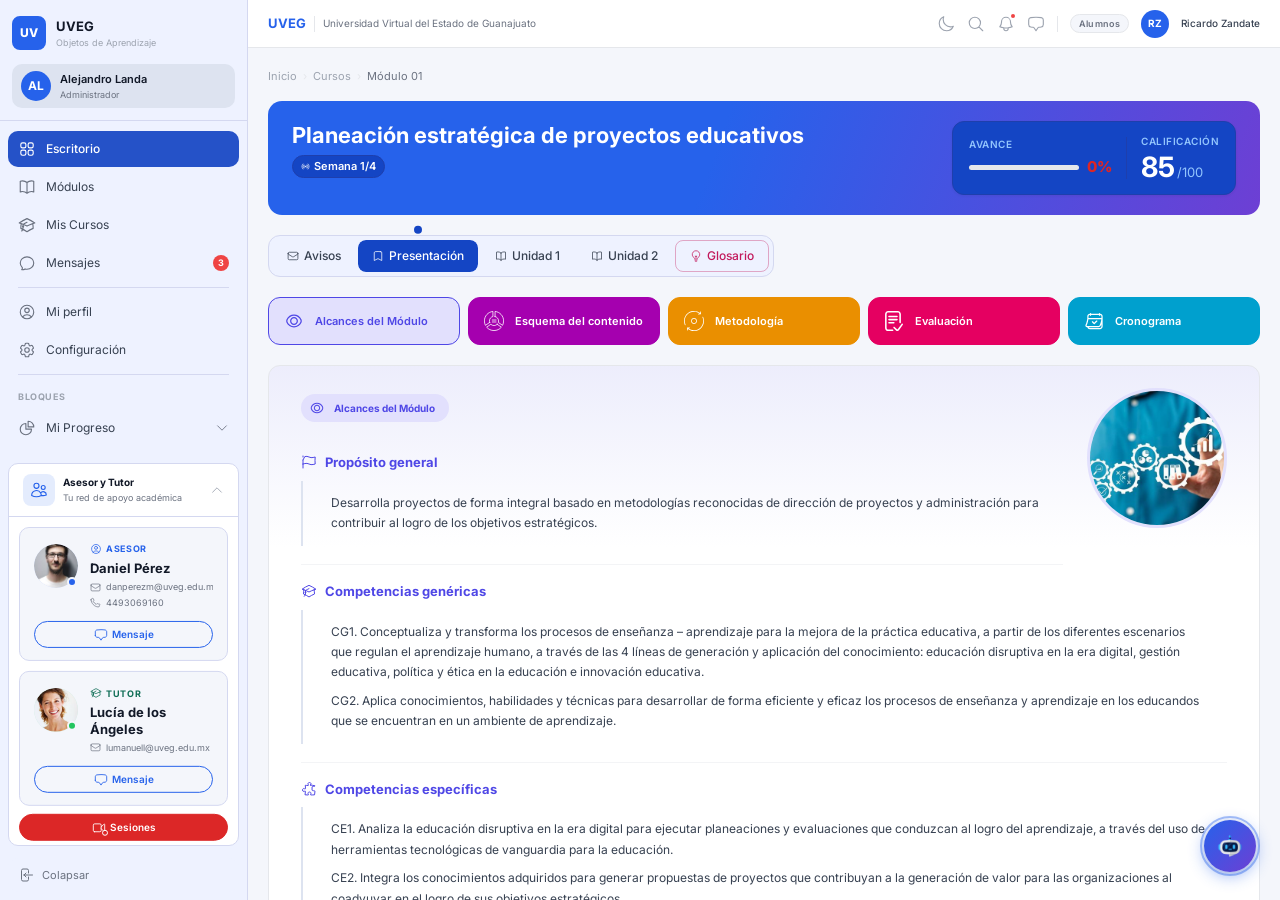
==== commit 66fbf4c8: "ComntenedorUnidad2" ====
--- a/index.html
+++ b/index.html
@@ -407,9 +407,8 @@
         </section>
 
         <!-- ── Panel: Unidad 2 ──────────────────────────────── -->
-       <section data-panel="unidad2" aria-labelledby="tab-unidad2" data-unit-title="Unidad 2. Proyecto educativo">
-
-        <!-- U2 R1 -->
+      <section data-panel="unidad2" aria-labelledby="tab-unidad2" data-unit-title="Unidad 2. Proyecto educativo">
+
           <div class="unit-outer-card">
             <div class="unit-outer-header">
               <span class="unit-outer-chip">Unidad 2. Proyecto educativo</span>
@@ -419,13 +418,15 @@
                     <svg xmlns="http://www.w3.org/2000/svg" width="11" height="11" viewBox="0 0 24 24" fill="none" stroke="currentColor" stroke-width="1.5" stroke-linecap="round" stroke-linejoin="round" aria-hidden="true" class="hi"><path stroke-linecap="round" stroke-linejoin="round" d="M3.75 6A2.25 2.25 0 0 1 6 3.75h2.25A2.25 2.25 0 0 1 10.5 6v2.25a2.25 2.25 0 0 1-2.25 2.25H6a2.25 2.25 0 0 1-2.25-2.25V6ZM3.75 15.75A2.25 2.25 0 0 1 6 13.5h2.25a2.25 2.25 0 0 1 2.25 2.25V18a2.25 2.25 0 0 1-2.25 2.25H6A2.25 2.25 0 0 1 3.75 18v-2.25ZM13.5 6a2.25 2.25 0 0 1 2.25-2.25H18A2.25 2.25 0 0 1 20.25 6v2.25A2.25 2.25 0 0 1 18 10.5h-2.25a2.25 2.25 0 0 1-2.25-2.25V6ZM13.5 15.75a2.25 2.25 0 0 1 2.25-2.25H18a2.25 2.25 0 0 1 2.25 2.25V18A2.25 2.25 0 0 1 18 20.25h-2.25A2.25 2.25 0 0 1 13.5 18v-2.25Z"/></svg>
                     Tarjetas
                   </button>
-                 <button class="tv-btn" data-view="list" aria-pressed="false">
+                  <button class="tv-btn" data-view="list" aria-pressed="false">
                     <svg xmlns="http://www.w3.org/2000/svg" width="11" height="11" viewBox="0 0 24 24" fill="none" stroke="currentColor" stroke-width="1.5" stroke-linecap="round" stroke-linejoin="round" aria-hidden="true" class="hi"><path stroke-linecap="round" stroke-linejoin="round" d="M8.25 6.75h12M8.25 12h12m-12 5.25h12M3.75 6.75h.007v.008H3.75V6.75Zm.375 0a.375.375 0 1 1-.75 0 .375.375 0 0 1 .75 0ZM3.75 12h.007v.008H3.75V12Zm.375 0a.375.375 0 1 1-.75 0 .375.375 0 0 1 .75 0Zm-.375 5.25h.007v.008H3.75v-.008Zm.375 0a.375.375 0 1 1-.75 0 .375.375 0 0 1 .75 0Z"/></svg>
                     Lista
                   </button>
                 </div>
               </div>
             </div>
+
+            <!-- R1 -->
             <div class="unit-block" id="u2-r1">
               <div class="unit-block-section">
                 <div class="cards-grid">
@@ -472,13 +473,11 @@
                 </div>
               </div>
             </div>
-          </div>
-
-          <!-- U2 R2 -->
-          <div class="unit-outer-card">
-            <div class="unit-outer-header">
-              <span class="unit-outer-chip">Reto 4</span>
-            </div>
+
+            <!-- Separador R1 / R2 -->
+            <div class="unit-block-divider"></div>
+
+            <!-- R2 -->
             <div class="unit-block" id="u2-r2">
               <div class="unit-block-section">
                 <div class="cards-grid">
@@ -512,13 +511,11 @@
                 </div>
               </div>
             </div>
-          </div>
-
-          <!-- U2 R3 -->
-          <div class="unit-outer-card">
-            <div class="unit-outer-header">
-              <span class="unit-outer-chip">Reto 5</span>
-            </div>
+
+            <!-- Separador R2 / R3 -->
+            <div class="unit-block-divider"></div>
+
+            <!-- R3 -->
             <div class="unit-block" id="u2-r3">
               <div class="unit-block-section">
                 <div class="cards-grid">
@@ -552,7 +549,8 @@
                 </div>
               </div>
             </div>
-          </div>
+
+          </div><!-- /unit-outer-card -->
           <p class="note">
             <svg xmlns="http://www.w3.org/2000/svg" width="12" height="12" viewBox="0 0 24 24" fill="none" stroke="currentColor" stroke-width="1.5" stroke-linecap="round" stroke-linejoin="round" aria-hidden="true" class="hi"><path stroke-linecap="round" stroke-linejoin="round" d="m11.25 11.25.041-.02a.75.75 0 0 1 1.063.852l-.708 2.836a.75.75 0 0 0 1.063.853l.041-.021M21 12a9 9 0 1 1-18 0 9 9 0 0 1 18 0Zm-9-3.75h.008v.008H12V8.25Z"/></svg>
             Completa la Unidad 1 para desbloquear estas actividades.
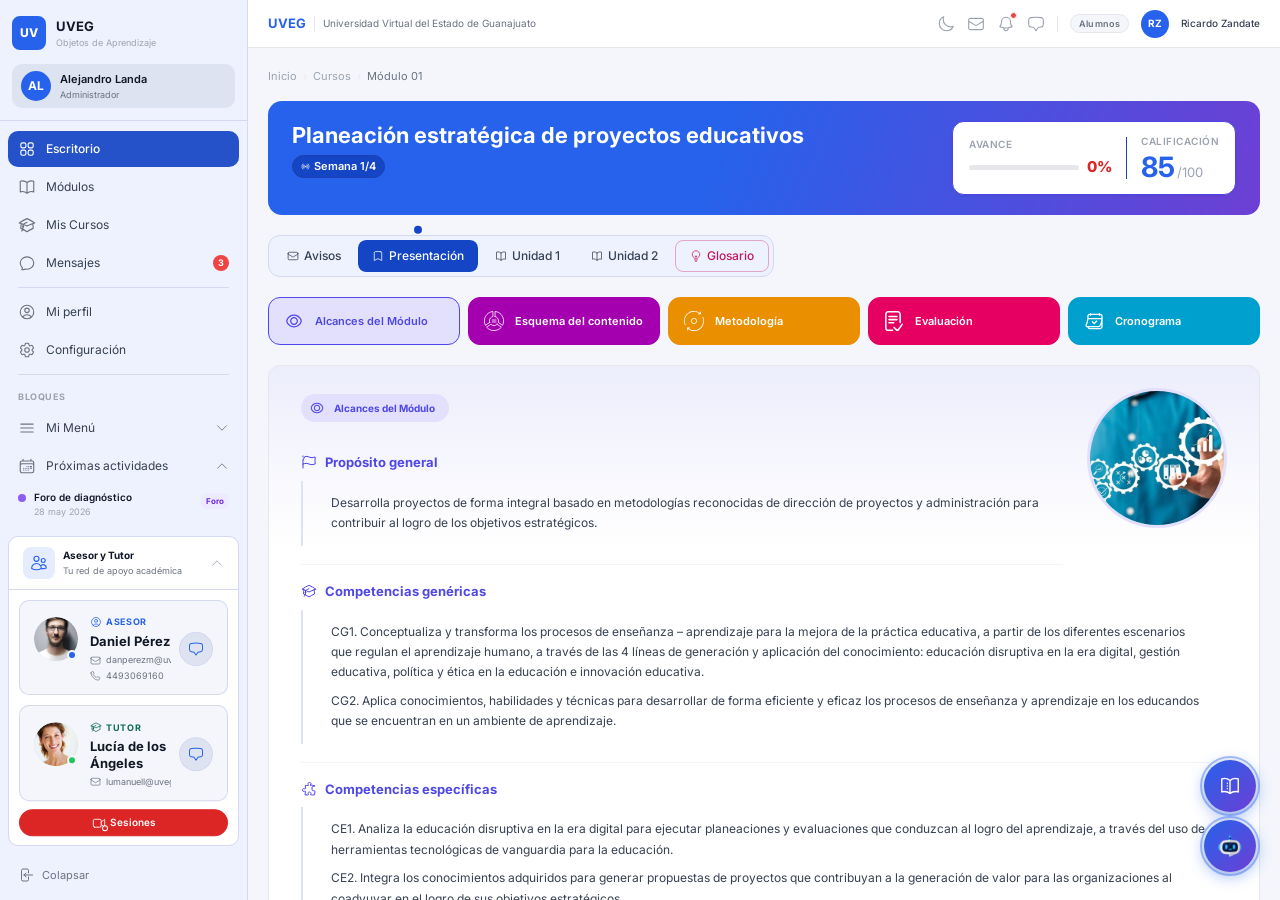
==== commit 72d8532c: "Aquí describes tus cambios (ej. actualizando estilos del header)" ====
--- a/index.html
+++ b/index.html
@@ -323,9 +323,10 @@
             <div class="unit-block-section">
               <div class="cards-grid">
                 <uveg-card
-                  card-id="4"
+                 card-id="4"
                   unit-idx="0"
                   variant="reto"
+                  materia="Planeación estratégica de proyectos educativos"
                   title="Reto 1. Planeación estratégica"
                   state="pending"
                   date-start="1 jun"
@@ -388,6 +389,7 @@
                   card-id="11"
                   unit-idx="1"
                   variant="reto"
+                  materia="Planeación estratégica de proyectos educativos"
                  title="Reto 2. Evaluación del plan estratégico"
                   desc="Este Reto te permitirá integrar el plan estratégico de la organización en donde colaboras, ya que agregarás un tablero de control que te ayude a dar seguimiento y cumplimiento a la estrategia."
                   state="pending"
@@ -461,9 +463,10 @@
               <div class="unit-block-section">
                 <div class="cards-grid">
                   <uveg-card
-                    card-id="7"
+                   card-id="7"
                     unit-idx="1"
                     variant="reto"
+                    materia="Planeación estratégica de proyectos educativos"
                     title="Reto 3. Proyecto educativo"
                     desc="En este Reto analizarás a los involucrados del proyecto, el problema, los objetivos, la selección de la estrategia a implementar, la estructura analítica y el resumen narrativo para un proyecto específico de la institución en la cual colaboras."
                     state="pending"
@@ -499,9 +502,10 @@
               <div class="unit-block-section">
                 <div class="cards-grid">
                   <uveg-card
-                    card-id="13"
+                   card-id="13"
                     unit-idx="2"
                     variant="reto"
+                    materia="Planeación estratégica de proyectos educativos"
                     title="Reto 4. Ciclo de vida del proyecto educativo"
                     desc="En este Reto reconocerás las etapas del ciclo de vida del proyecto, a través de las secuencias, progresión jerárquica y el involucramiento del personal que participa en el proyecto para lograr mejores resultados."
                     state="pending"
@@ -540,6 +544,7 @@
                     card-id="15"
                     unit-idx="3"
                     variant="reto"
+                    materia="Planeación estratégica de proyectos educativos"
                     title="Reto 5. Proyecto"
                     desc="Tomando en cuenta la institución educativa en la que colaboras, en este Reto desarrollarás la tabla con la descripción de los elementos de cada uno de los grupos de proceso y desglose de las actividades en las etapas del proyecto. Además, con esta información podrás describir los objetivos del proyecto educativo."
                     state="pending"
@@ -592,9 +597,26 @@
         </section>
 
   <uveg-lesson-view></uveg-lesson-view>
-    <uveg-reto-view></uveg-reto-view>
+   <uveg-reto-view>
+  <uveg-instrucciones
+    reto="1"
+    subtitle="Planeación estratégica"
+    puntos="25"
+    title="Instrucciones"
+    steps='[
+      {"text":"Pulsa para descargar la asignación del caso a trabajar con base en tu matrícula.","enlace":{"label":"Asignación de caso de estudio","url":"#","type":"pdf"}},
+      {"text":"Pulsa para descargar el formato y consultar las especificaciones del Reto:","enlace":{"label":"Especificaciones del entregable","url":"#","type":"pdf"}},
+      {"text":"Abre el documento para conocer cómo se evaluará tu Reto.","enlace":{"label":"Criterios de evaluación","url":"#","type":"pdf"}},
+      {"text":"Si necesitas citar o referenciar la información utilizada, revisa el siguiente documento.","enlace":{"label":"Guía para realizar citas y referencias","url":"#","type":"guia"}},
+      {"text":"Pulsa para saber cómo nombrar tu formato de Reto.","plus":true},
+      {"text":"Una vez terminado tu Reto, envíalo a tu Asesor o Asesora."}
+    ]'>
+  </uveg-instrucciones>
+</uveg-reto-view>
     <uveg-scorm-view></uveg-scorm-view>
     <uveg-sesiones-view></uveg-sesiones-view>
+    <uveg-notes></uveg-notes>
+    <uveg-mail id="uveg-mail"></uveg-mail>
       </main><!-- /center -->
     </div><!-- /content-row -->
   </div><!-- /main -->
@@ -615,6 +637,13 @@
   Los Web Components se registran aquí via import en main.js.
 -->
 <script type="module" src="js/main.js"></script>
+<script>
+  // ── Correo institucional ──────────────────────────────────────
+  // Conecta el evento del topbar con el componente uveg-mail
+  document.addEventListener('uveg:mail', () => {
+    document.getElementById('uveg-mail')?.toggle();
+  });
+</script>
 
 <!-- Script inline para presentación y toggle de vista
      Separado de main.js por ser lógica específica de esta página
@@ -622,6 +651,13 @@
 <script type="module" src="js/page.js"></script>
 <uveg-bottom-nav active-item="dashboard"></uveg-bottom-nav>
 
+<button class="fab-notes" aria-label="Mis notas" title="Mis notas" onclick="document.dispatchEvent(new CustomEvent('uveg:togglenotes'))">
+  <svg xmlns="http://www.w3.org/2000/svg" width="22" height="22" viewBox="0 0 24 24" fill="none" stroke="currentColor" stroke-width="1.5" stroke-linecap="round" stroke-linejoin="round" aria-hidden="true">
+    <path stroke-linecap="round" stroke-linejoin="round" d="M12 6.042A8.967 8.967 0 0 0 6 3.75c-1.052 0-2.062.18-3 .512v14.25A8.987 8.987 0 0 1 6 18c2.305 0 4.408.867 6 2.292m0-14.25a8.966 8.966 0 0 1 6-2.292c1.052 0 2.062.18 3 .512v14.25A8.987 8.987 0 0 0 18 18a8.967 8.967 0 0 0-6 2.292m0-14.25v14.25"/>
+    <path stroke-linecap="round" stroke-linejoin="round" d="M9 9h.01M9 12h.01M9 15h.01"/>
+  </svg>
+</button>
+
 <button class="fab-chatbot" aria-label="Asistente virtual" title="Asistente UVEG">
   <img src="assets/img/icons/robot.png" alt="">
 </button>
--- a/assets/css/main.css
+++ b/assets/css/main.css
@@ -24,6 +24,10 @@
 /* ── 2b. Content ────────────────────────────────────────────── */
 @import './content.css';
 
+@import "../../components/uveg-notes/uveg-notes.css";
+
+@import "../../components//uveg-mail/uveg-mail.css";
+
 /* ── 3. Components ──────────────────────────────────────────── */
 
 /* ── 3. Components ──────────────────────────────────────────── */
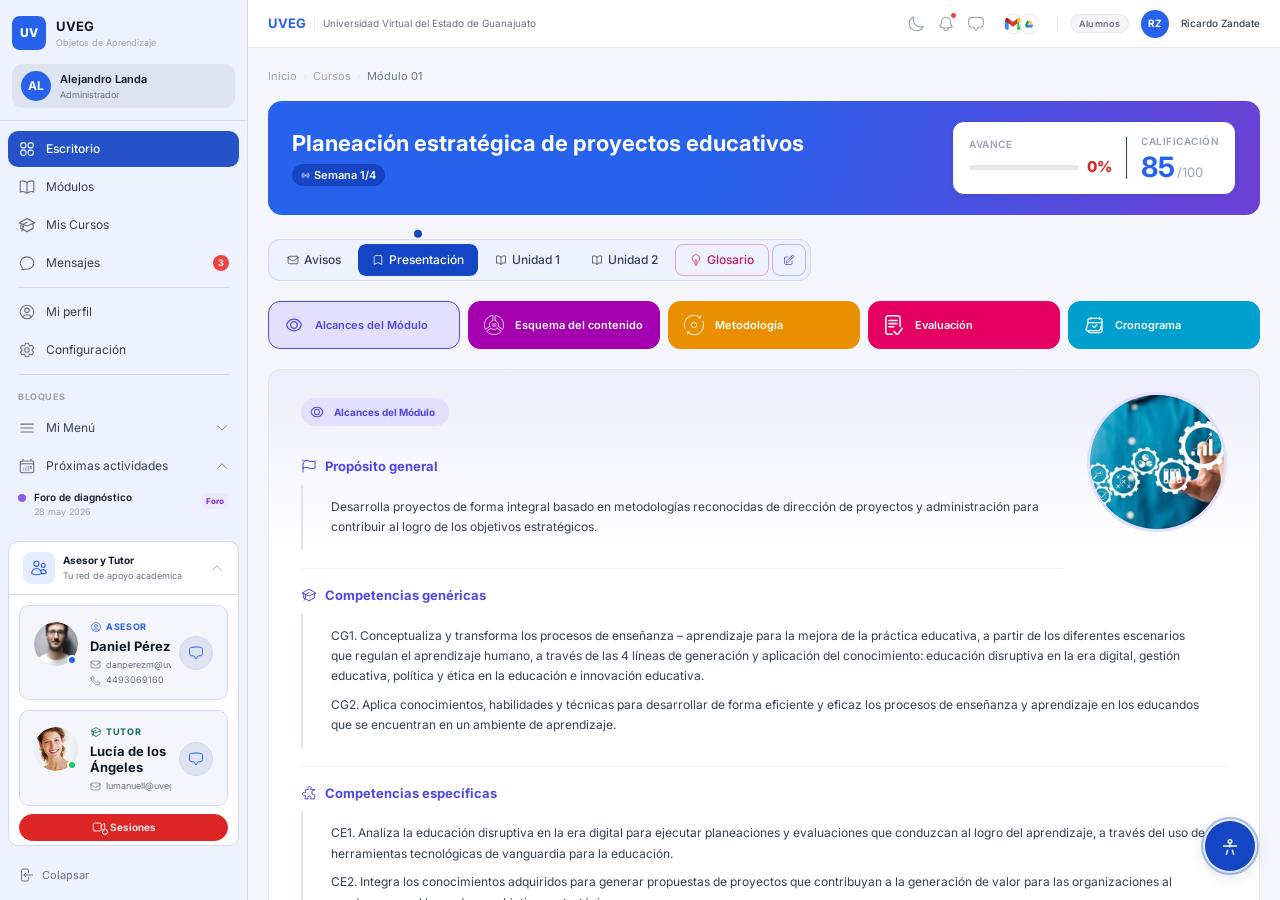
==== commit 243cbae9: "Aquí describes tus cambios (ej. actualizando estilos del header)" ====
--- a/index.html
+++ b/index.html
@@ -169,7 +169,8 @@
           <uveg-tab key="presentacion" icon="ti-bookmark" label="Presentación"></uveg-tab>
           <uveg-tab key="unidad1"      icon="ti-book"     label="Unidad 1"></uveg-tab>
           <uveg-tab key="unidad2"      icon="ti-book"     label="Unidad 2"></uveg-tab>
-          <uveg-tab key="glosario"     icon="ti-language" label="Glosario" variant="glossary"></uveg-tab>
+          <uveg-tab key="glosario"     icon="ti-language"     label="Glosario"            variant="glossary"></uveg-tab>
+             <uveg-tab key="aprendizaje"  icon="ti-aprendizaje"  label=""></uveg-tab>
         </uveg-tabs>
 
         <!-- ── Panel: Avisos ────────────────────────────────────
@@ -596,6 +597,16 @@
 ]'></uveg-glosario>
         </section>
 
+<section data-panel="aprendizaje" aria-labelledby="tab-aprendizaje">
+  <uveg-aprendizaje data='[
+    {"type":"biblioteca","label":"Biblioteca Digital UVEG","url":"#","desc":"Acceso al acervo bibliográfico institucional"},
+    {"type":"web","label":"Recurso web autorizado 1","url":"#","desc":"Página autorizada por UVEG"},
+    {"type":"web","label":"Recurso web autorizado 2","url":"#","desc":"Página autorizada por UVEG"},
+    {"type":"video","label":"Video de retroalimentación 1","url":"#","desc":"Retroalimentación de la Unidad 1"},
+    {"type":"video","label":"Video de retroalimentación 2","url":"#","desc":"Retroalimentación de la Unidad 2"}
+  ]'></uveg-aprendizaje>
+</section>
+
   <uveg-lesson-view></uveg-lesson-view>
    <uveg-reto-view>
   <uveg-instrucciones
@@ -617,6 +628,7 @@
     <uveg-sesiones-view></uveg-sesiones-view>
     <uveg-notes></uveg-notes>
     <uveg-mail id="uveg-mail"></uveg-mail>
+    <uveg-drive id="uveg-drive"></uveg-drive>
       </main><!-- /center -->
     </div><!-- /content-row -->
   </div><!-- /main -->
@@ -639,9 +651,14 @@
 <script type="module" src="js/main.js"></script>
 <script>
   // ── Correo institucional ──────────────────────────────────────
-  // Conecta el evento del topbar con el componente uveg-mail
   document.addEventListener('uveg:mail', () => {
+    document.getElementById('uveg-drive')?.close();
     document.getElementById('uveg-mail')?.toggle();
+  });
+
+  document.addEventListener('uveg:drive', () => {
+    document.getElementById('uveg-mail')?.close();
+    document.getElementById('uveg-drive')?.toggle();
   });
 </script>
 
@@ -651,16 +668,7 @@
 <script type="module" src="js/page.js"></script>
 <uveg-bottom-nav active-item="dashboard"></uveg-bottom-nav>
 
-<button class="fab-notes" aria-label="Mis notas" title="Mis notas" onclick="document.dispatchEvent(new CustomEvent('uveg:togglenotes'))">
-  <svg xmlns="http://www.w3.org/2000/svg" width="22" height="22" viewBox="0 0 24 24" fill="none" stroke="currentColor" stroke-width="1.5" stroke-linecap="round" stroke-linejoin="round" aria-hidden="true">
-    <path stroke-linecap="round" stroke-linejoin="round" d="M12 6.042A8.967 8.967 0 0 0 6 3.75c-1.052 0-2.062.18-3 .512v14.25A8.987 8.987 0 0 1 6 18c2.305 0 4.408.867 6 2.292m0-14.25a8.966 8.966 0 0 1 6-2.292c1.052 0 2.062.18 3 .512v14.25A8.987 8.987 0 0 0 18 18a8.967 8.967 0 0 0-6 2.292m0-14.25v14.25"/>
-    <path stroke-linecap="round" stroke-linejoin="round" d="M9 9h.01M9 12h.01M9 15h.01"/>
-  </svg>
-</button>
-
-<button class="fab-chatbot" aria-label="Asistente virtual" title="Asistente UVEG">
-  <img src="assets/img/icons/robot.png" alt="">
-</button>
+<uveg-fab></uveg-fab>
 
 </body>
 </html>
--- a/assets/css/main.css
+++ b/assets/css/main.css
@@ -4,14 +4,16 @@
  * Punto de entrada único de estilos.
  * Solo contiene @imports — cero reglas CSS aquí.
  *
- * Orden de carga (importa respetar la cascada):
- *   1. variables     → tokens de diseño UVEG (debe ir primero)
- *   2. layout        → estructura shell/sidebar/topbar
- *   3. components    → cada Web Component su propio CSS
- *   4. dark-mode     → overrides oscuros (debe ir al final)
- *   5. responsive    → media queries (siempre al último)
+ * Orden de carga (respetar la cascada):
+ *   1. variables     → tokens de diseño UVEG (primero siempre)
+ *   2. layout        → shell, sidebar, topbar
+ *   3. content       → área principal de contenido
+ *   4. components    → cada Web Component con su propio CSS
+ *   5. dark-mode     → overrides oscuros (antes de responsive)
+ *   6. responsive    → media queries (siempre al último)
  *
- * Bootstrap se carga en index.html vía CDN ANTES de este archivo.
+ * Bootstrap se carga en index.html vía CDN antes de este archivo.
+ * Todas las rutas son relativas a /assets/css/
  * ─────────────────────────────────────────────────────────────
  */
 
@@ -21,35 +23,35 @@
 /* ── 2. Layout ──────────────────────────────────────────────── */
 @import './layout.css';
 
-/* ── 2b. Content ────────────────────────────────────────────── */
+/* ── 3. Content ─────────────────────────────────────────────── */
 @import './content.css';
 
-@import "../../components/uveg-notes/uveg-notes.css";
+/* ── 4. Components ──────────────────────────────────────────── */
+@import '../../components/uveg-topbar/uveg-topbar.css';
+@import '../../components/uveg-sidebar/uveg-sidebar.css';
+@import '../../components/uveg-tabs/uveg-tabs.css';
+@import '../../components/uveg-progress/uveg-progress.css';
+@import '../../components/uveg-card/uveg-card.css';
+@import '../../components/uveg-fab/uveg-fab.css';
+@import '../../components/uveg-notes/uveg-notes.css';
+@import '../../components/uveg-mail/uveg-mail.css';
+@import '../../components/uveg-drive/uveg-drive.css';  
+@import '../../components/uveg-glosario/uveg-glosario.css';
+@import "../../components//uveg-aprendizaje/uveg-aprendizaje.css";
+@import '../../components/uveg-scorm-drawer/uveg-scorm-drawer.css';
+@import '../../components/uveg-scorm-view/uveg-scorm-view.css';
+@import '../../components/uveg-lesson-view/uveg-lesson-view.css';
+@import '../../components/uveg-reto-view/uveg-reto-view.css';
+@import '../../components/uveg-sesiones-view/uveg-sesiones-view.css';
+@import '../../components/uveg-presentacion/uveg-pres-base.css';
+@import '../../components/uveg-presentacion/uveg-pres-alcances.css';
+@import '../../components/uveg-presentacion/uveg-pres-esquema.css';
+@import '../../components/uveg-presentacion/uveg-pres-metodologia.css';
+@import '../../components/uveg-presentacion/uveg-pres-evaluacion.css';
+@import '../../components/uveg-presentacion/uveg-pres-cronograma.css';
 
-@import "../../components//uveg-mail/uveg-mail.css";
-
-/* ── 3. Components ──────────────────────────────────────────── */
-
-/* ── 3. Components ──────────────────────────────────────────── */
-@import '../../../components/uveg-sidebar/uveg-sidebar.css';
-@import '../../../components/uveg-topbar/uveg-topbar.css';
-@import '../../../components/uveg-tabs/uveg-tabs.css';
-@import '../../../components/uveg-card/uveg-card.css';
-@import '../../../components/uveg-progress/uveg-progress.css';
-@import '../../../components/uveg-scorm-drawer/uveg-scorm-drawer.css';
-@import '../../../components/uveg-presentacion/uveg-pres-alcances.css';
-@import '../../../components/uveg-presentacion/uveg-pres-esquema.css';
-@import '../../../components/uveg-presentacion/uveg-pres-metodologia.css';
-@import '../../../components/uveg-presentacion/uveg-pres-evaluacion.css';
-@import '../../../components/uveg-presentacion/uveg-pres-cronograma.css';
-@import '../../../components/uveg-lesson-view/uveg-lesson-view.css';
-@import '../../../components/uveg-reto-view/uveg-reto-view.css';
-@import '../../../components/uveg-scorm-view/uveg-scorm-view.css';
-@import '../../../components/uveg-sesiones-view/uveg-sesiones-view.css';
-@import "../../components/uveg-glosario/uveg-glosario.css";
-
-/* ── 4. Dark mode ───────────────────────────────────────────── */
+/* ── 5. Dark mode ───────────────────────────────────────────── */
 @import './dark-mode.css';
 
-/* ── 5. Responsive ──────────────────────────────────────────── */
+/* ── 6. Responsive ──────────────────────────────────────────── */
 @import './responsive.css';
